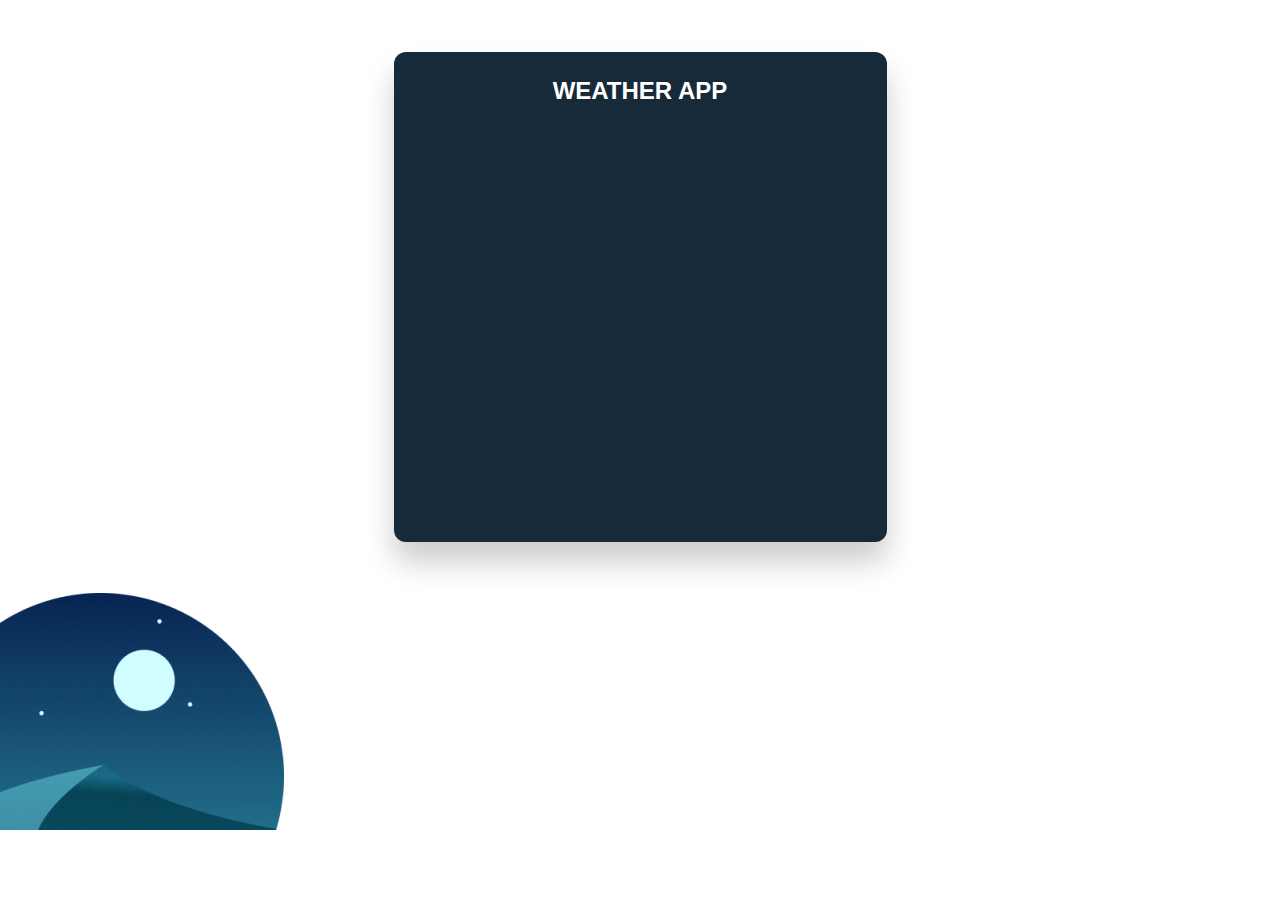
==== weather.html @ 6636b95b "new commit" ====
<!DOCTYPE html>
<html lang="en" dir="auto">
  <head>
    <meta charset="UTF-8" />
    <meta http-equiv="X-UA-Compatible" content="IE=edge" />
    <meta name="viewport" content="width=device-width, initial-scale=1.0" />
    <title>Weather App</title>
    <link rel="stylesheet" href="style.css" />
    
  </head>
  <body>
    <div class="main-wrapper-class">
        <div class="weather-outer-container">
            <div class="weather-app-container-two">
                <div class="inner-content-two">
                    <h2 class="second-weather">WEATHER APP</h2>










                    
                    
                        
                </div>
                </div> 
            </div>
            <div class="bottom-container">
                <div class="box">

                </div>
                <div class="box">
                    
                </div>
                        
            </div>

        </div>
        
        <div class="image-container">
            <img src="Frame.png"/>
        </div>
    </div>
  </body>
</html>
---- style.css ----
*{
    margin: 0;
    box-sizing: border-box;
    padding: 0;
    font-family: Arial, Helvetica, sans-serif;
}

::placeholder{
    color:  #508991;
    background-color: #826C7F40;
    
}
body{
    height: 593px;
}
.weather-outer-container{
    display: flex;
    justify-content: center;
    align-items: center;
    height: 593px;
}
.weather-app-container{
 
    padding: 25px 27px 82px 27px;
    gap: 0px;
    border-radius: 12px ;
    opacity: 0px;
    box-shadow: rgba(0, 0, 0, 0.2) 0px 20px 30px;
    width:493px;
    height: 308px;
}

h2{
    color:#004346;
    font-weight: 600;
    font-size: 24px;
    line-height: 28.8px;
    
}
.search-icon button{
    background-color:#004346;
    padding: 7px 10px;

    
}
.search-bar{
    width: 391px;
    height: 39px;
    background-color: #826C7F40;
    display: flex;
    align-items: center;
    justify-content: center;
    border: 2px solid #004346;
    ;

}
.search-bar form{
    display: flex;
    justify-content: center;
    align-items: center;
    gap: 3.5rem;
}
.search-bar input{
    border: none;
    margin-left: 155px;
    
}
.hr-text {
    border: 0;
    font-size: 14px;
    height: 1.5em;
    line-height: 1em;
    position: relative;
    text-align: center;
  }
  .inner-content{
    display: flex;
    flex-direction: column;
    justify-content: center;
    align-items: center;
    gap: 2rem;
  }
  .horizontal{
    display: flex;
    justify-content: center;
    align-items: center;
    gap: 1rem;
    font-size: 14px;
  }
  .location-btn{
    width: 390px;
    background-color:#508991;
    color: white;
    border: none;
    padding: 11px 51px 11px 51px;
    

  }
  .second-weather{
    color: white;
  }
  .weather-app-container-two{
 
    padding: 25px 27px 82px 27px;
    gap: 0px;
    border-radius: 12px ;
    opacity: 0px;
    box-shadow: rgba(0, 0, 0, 0.2) 0px 20px 30px;
    width:493px;
    height: 490px;
    background-color:#172A3A;
    
}
.inner-content-two{
    display: flex;
    flex-direction: column;
    justify-content: center;
    align-items: center;
    gap: 2rem;
  }
.box{
    background-color: #508991;
    
}
.bottom-container{
    display: flex;
    justify-content: space-between;
    align-items: center;
}
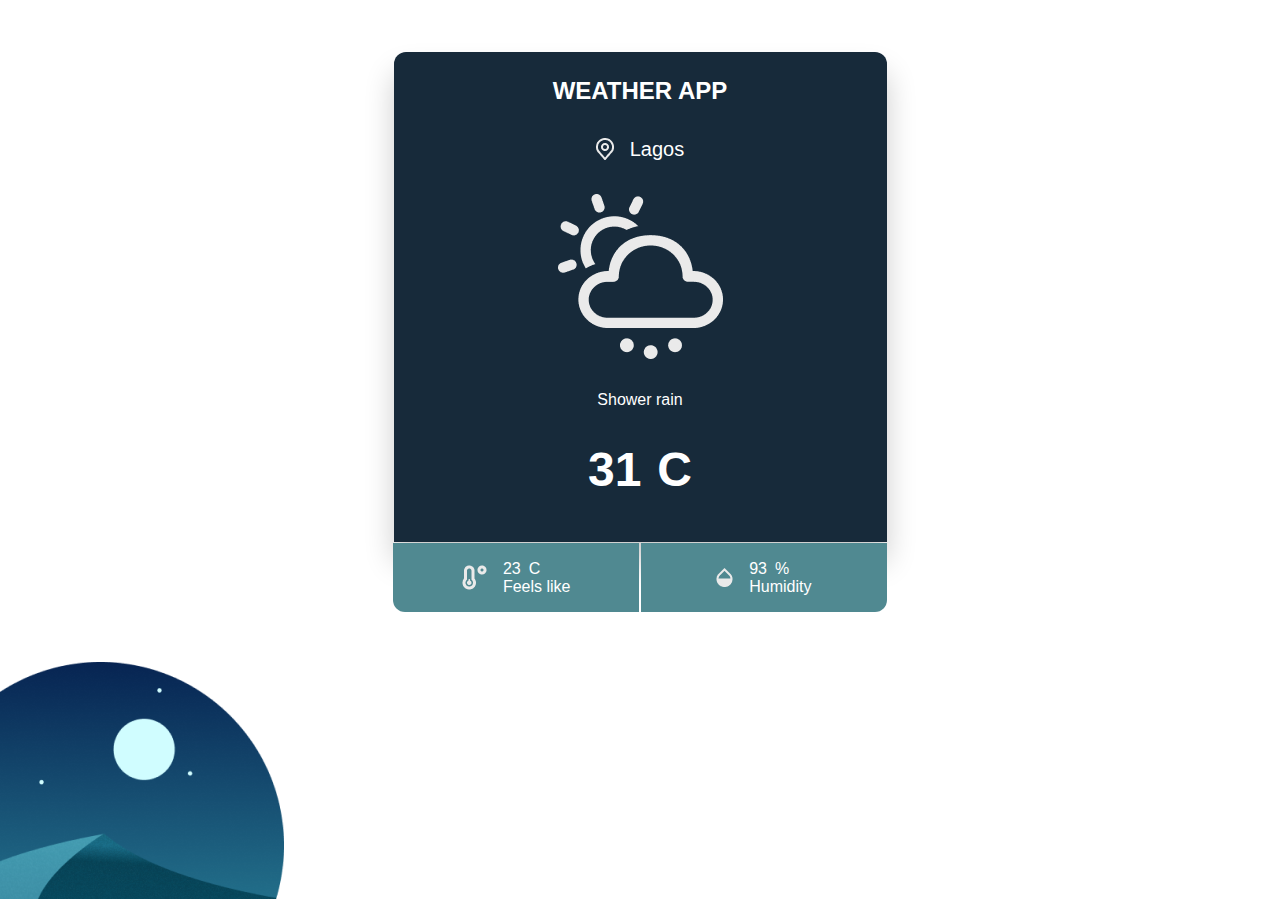
==== commit 7a15a849: "commit3" ====
--- a/weather.html
+++ b/weather.html
@@ -10,31 +10,48 @@
   </head>
   <body>
     <div class="main-wrapper-class">
-        <div class="weather-outer-container">
+        <div class="weather-outer-container" id="weather-info">
             <div class="weather-app-container-two">
                 <div class="inner-content-two">
                     <h2 class="second-weather">WEATHER APP</h2>
+                    <div class="location">
+                        <img src="Group (1) copy.png"/>
+                        <p id="location-name">Lagos</p>
+                    </div>
+                    <img src="Frame 15.png" id="weather-img"/>
+                    <p id="weather-name">Shower rain</p>
+                   <span><p id="temperature"> 31 </p>  C </span> 
 
 
-
-
-
-
-
-
-
-
-                    
-                    
                         
                 </div>
                 </div> 
             </div>
             <div class="bottom-container">
-                <div class="box">
+                <div class="box1">
+                    <img src="Vector copy.png"/>
+                    <div class="box-content">
+                        <div class="feels-like">
+                            <span><p id="feels-like">23 </p> </span> 
+                            <span>C</span>
+
+
+                        </div>
+                        <p>Feels like</p>
+                    </div>
 
                 </div>
-                <div class="box">
+                <div class="box2">
+                    <img src="Vector copy 2.png"/>
+                    <div class="box-content-two">
+                        <div class="humidity">
+                            <p id="humidity-percentage">93</p>
+                            <span>%</span>
+
+                        </div>
+                       
+                        <p>Humidity</p>
+                    </div>
                     
                 </div>
                         
@@ -46,5 +63,7 @@
             <img src="Frame.png"/>
         </div>
     </div>
+
+    <script src="index.js"></script>
   </body>
 </html>--- a/style.css
+++ b/style.css
@@ -78,7 +78,7 @@
     flex-direction: column;
     justify-content: center;
     align-items: center;
-    gap: 2rem;
+    gap: 1.3rem;
   }
   .horizontal{
     display: flex;
@@ -103,7 +103,8 @@
  
     padding: 25px 27px 82px 27px;
     gap: 0px;
-    border-radius: 12px ;
+    border-top-right-radius: 12px ;
+    border-top-left-radius: 12px;
     opacity: 0px;
     box-shadow: rgba(0, 0, 0, 0.2) 0px 20px 30px;
     width:493px;
@@ -118,17 +119,123 @@
     align-items: center;
     gap: 2rem;
   }
-.box{
+.box1{
     background-color: #508991;
+    width: 246px;
+    height: 69px;
+  
+    padding: 8px 51px 8px 51px;
+    
+    border: 0px 1px 0px 0px;
+    border-bottom-left-radius: 12px;
+    
+
+
+    
+}
+.box2{
+    background-color: #508991;
+    width: 246px;
+    height: 69px;
+  
+    padding: 8px 51px 8px 51px;
+    
+    border: 0px 1px 0px 0px;
+    
+    border-bottom-right-radius: 12px;
+
+
     
 }
 .bottom-container{
     display: flex;
-    justify-content: space-between;
-    align-items: center;
-}
-
-
-
-
-
+    justify-content: center;
+    align-items: center;
+    gap: 0.1rem;
+    transform: translateY(-50px);
+}
+.weather{
+    color: white;
+}
+.inner-content-two span{
+    color: white;
+    display: flex;
+    justify-content: center;
+    align-items: center;
+    gap: 1rem;
+    font-weight: 600;
+    font-size: 48px;
+    line-height: 58.09px;
+    text-align: center;
+}
+.box1{
+    display: flex;
+    justify-content: center;
+    align-items: center;
+    gap: 1rem;
+}
+.box2{
+    display: flex;
+    justify-content: center;
+    align-items: center;
+    gap: 1rem;
+}
+.box-content p{
+    color: white;
+}
+.box-content-two p{
+    color: white;
+}
+#location-name{
+    color: white;
+   
+    font-size: 20px;
+    font-weight: 400;
+    line-height: 24.2px;
+    text-align: center;
+
+}
+.location{
+    display: flex;
+    justify-content: center;
+    align-items: center;
+    gap: 1rem;
+}
+.weather{
+  
+    font-size: 16px;
+    font-weight: 700;
+    line-height: 19.36px;
+    text-align: center;
+
+}
+#text-box{
+    display: none;
+    width: 391px;
+    height: 39px;
+
+}
+#weather-name{
+    color: white;
+}
+.feels-like span{
+    color: white;
+}
+.feels-like{
+    display: flex;
+    gap: 0.5rem;
+}
+.humidity{
+    display: flex;
+    gap: 0.5rem;
+}
+.humidity span{
+    color: white;
+}
+
+
+
+
+
+
+
